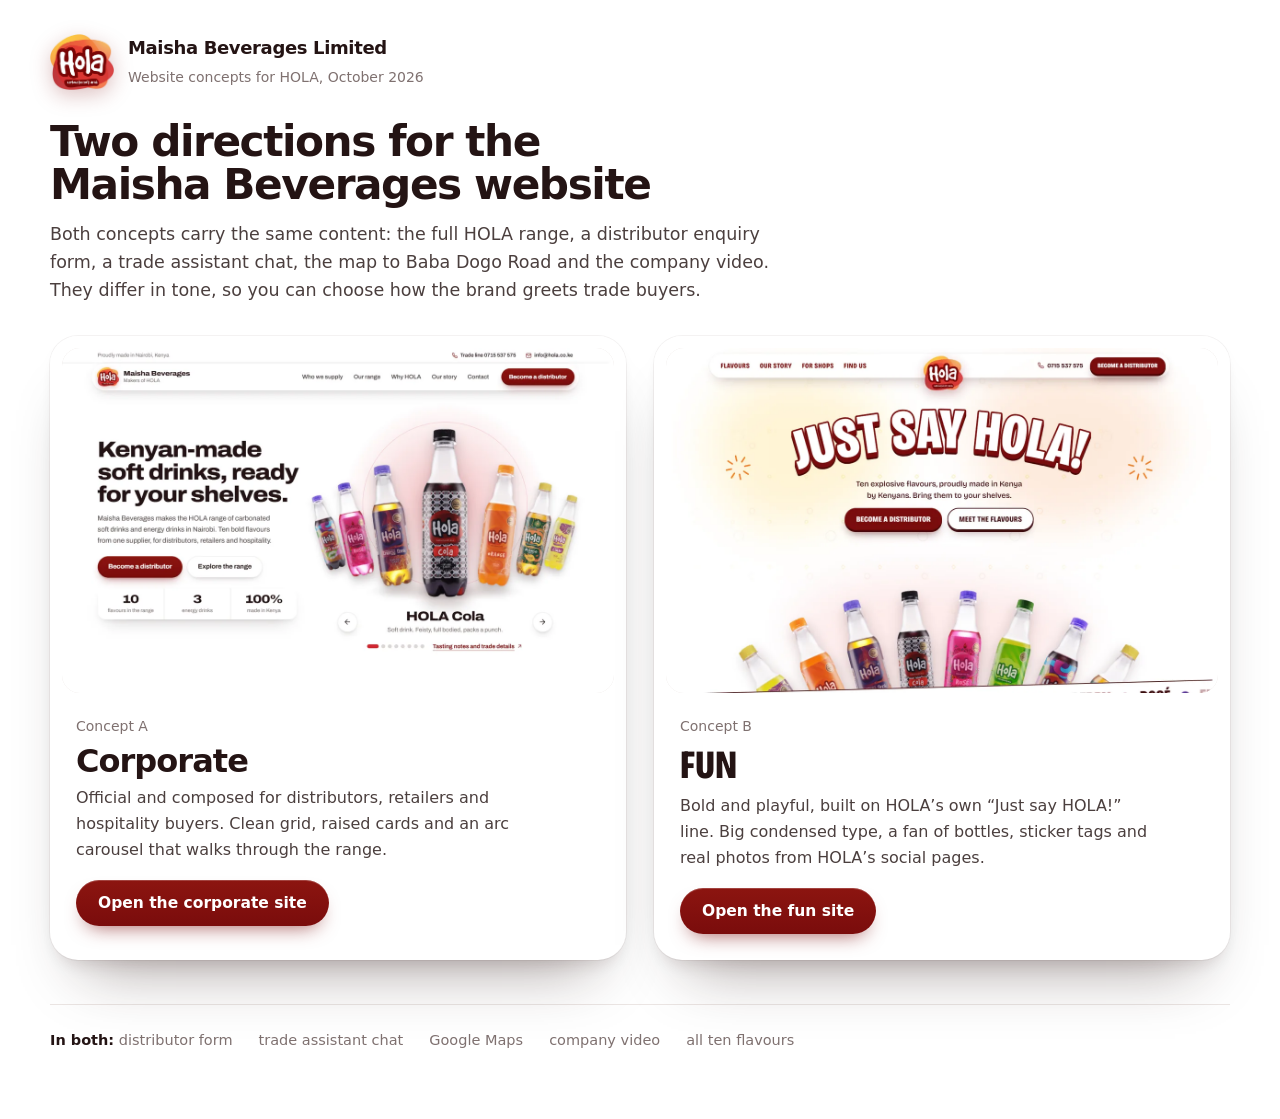
==== index.html @ 1a1dbd29 "Add Maisha Beverages website concepts (corporate and fun) Two static concept sites for Maisha Bevera" ====
<!doctype html>
<html lang="en">
<head>
<meta charset="utf-8">
<meta name="viewport" content="width=device-width, initial-scale=1">
<title>Maisha Beverages | Website concepts</title>
<meta name="description" content="Two website concepts for Maisha Beverages Limited, makers of HOLA soft drinks: a corporate direction and a fun direction.">
<link rel="icon" href="shared/img/favicon.png">
<link rel="preload" href="shared/fonts/archivo.woff2" as="font" type="font/woff2" crossorigin>
<style>
  @font-face { font-family: 'Archivo'; src: url('shared/fonts/archivo.woff2') format('woff2'); font-weight: 100 900; font-stretch: 62% 125%; font-display: swap; }
  @font-face { font-family: 'Bricolage Grotesque'; src: url('shared/fonts/bricolage.woff2') format('woff2'); font-weight: 200 800; font-stretch: 75% 100%; font-display: swap; }
  :root { --ink: #241414; --text: #4B3F3E; --muted: #7F7170; --line: #ECE6E4; --accent: #7A0C0C; --orange: #F07A1E; --ease: cubic-bezier(.2, .8, .2, 1); }
  * { box-sizing: border-box; }
  body { margin: 0; min-height: 100vh; background: #fff; color: var(--text); font: 400 17px/1.6 'Archivo', system-ui, sans-serif; -webkit-font-smoothing: antialiased; }
  img { display: block; max-width: 100%; height: auto; }
  .wrap { width: min(1180px, 100% - 64px); margin: 0 auto; padding: 34px 0 52px; }
  header { display: flex; align-items: center; gap: 14px; }
  header img { width: 64px; filter: drop-shadow(0 6px 10px rgba(122, 12, 12, .25)); }
  header strong { display: block; font-size: 18px; font-stretch: 112%; font-weight: 800; color: var(--ink); letter-spacing: -.02em; }
  header span { font-size: 14px; color: var(--muted); }
  h1 { margin: 30px 0 0; max-width: 26ch; font-size: clamp(32px, 3.3vw, 46px); line-height: 1.02; font-weight: 820; font-stretch: 112%; letter-spacing: -.034em; color: var(--ink); text-wrap: balance; }
  .intro { margin: 14px 0 0; max-width: 68ch; font-size: 17.5px; }
  .grid { display: grid; grid-template-columns: 1fr 1fr; gap: 28px; margin-top: 32px; }
  .card {
    position: relative; display: flex; flex-direction: column; border-radius: 28px; background: #fff; color: inherit; text-decoration: none; overflow: hidden;
    box-shadow: 0 1px 0 #fff inset, 0 0 0 1px rgba(40, 18, 16, .05), 0 10px 20px -10px rgba(40, 18, 16, .18), 0 40px 60px -34px rgba(40, 18, 16, .42);
    transform: perspective(1200px) rotateX(var(--rx, 0deg)) rotateY(var(--ry, 0deg)) translateY(var(--lift, 0px));
    transition: transform .45s var(--ease), box-shadow .45s var(--ease);
  }
  .card:hover, .card:focus-visible { --lift: -8px; box-shadow: 0 1px 0 #fff inset, 0 0 0 1px rgba(40, 18, 16, .05), 0 18px 30px -12px rgba(40, 18, 16, .22), 0 56px 80px -36px rgba(40, 18, 16, .5); }
  .card:focus-visible { outline: 3px solid var(--orange); outline-offset: 4px; }
  .shot { margin: 12px 12px 0; border-radius: 18px; overflow: hidden; aspect-ratio: 16 / 10; background: #f5f2f1; box-shadow: inset 0 0 0 1px var(--line); }
  .shot img { width: 100%; height: 100%; object-fit: cover; object-position: top; transition: transform .8s var(--ease); }
  .card:hover .shot img { transform: scale(1.03); }
  .body { display: grid; gap: 8px; padding: 22px 26px 26px; }
  .label { font-size: 14px; color: var(--muted); }
  .title { font-size: 32px; line-height: 1; font-weight: 820; font-stretch: 114%; letter-spacing: -.03em; color: var(--ink); }
  .card--b .title { font-family: 'Bricolage Grotesque', sans-serif; font-stretch: 75%; font-weight: 800; text-transform: uppercase; font-size: 40px; letter-spacing: 0; }
  .desc { font-size: 16px; max-width: 46ch; }
  .go { display: inline-flex; align-items: center; gap: 10px; margin-top: 10px; width: max-content; height: 46px; padding: 0 22px; border-radius: 999px; color: #fff; font-weight: 650; font-size: 15.5px; background: linear-gradient(180deg, #8C1510, var(--accent)); box-shadow: inset 0 1px 0 rgba(255, 255, 255, .2), 0 10px 20px -10px rgba(122, 12, 12, .7); }
  .shared { margin-top: 44px; padding-top: 24px; border-top: 1px solid var(--line); display: flex; flex-wrap: wrap; gap: 10px 26px; font-size: 14.5px; color: var(--muted); }
  .shared strong { color: var(--ink); font-weight: 650; }
  @media (max-width: 860px) { .grid { grid-template-columns: 1fr; } }
  @media (prefers-reduced-motion: reduce) { .card, .shot img { transition: none; } }
</style>
</head>
<body>
  <div class="wrap">
    <header>
      <img src="shared/img/logo/hola-logo-flat.webp" alt="HOLA" width="534" height="465">
      <div><strong>Maisha Beverages Limited</strong><span>Website concepts for HOLA, October 2026</span></div>
    </header>
    <h1>Two directions for the Maisha Beverages website</h1>
    <p class="intro">Both concepts carry the same content: the full HOLA range, a distributor enquiry form, a trade assistant chat, the map to Baba Dogo Road and the company video. They differ in tone, so you can choose how the brand greets trade buyers.</p>
    <div class="grid">
      <a class="card" href="site-a-corporate/">
        <span class="shot"><img src="shared/img/chooser-a.webp" alt="Preview of the corporate concept: headline Kenyan-made soft drinks, ready for your shelves, beside an arc of HOLA bottles" width="1200" height="750"></span>
        <span class="body">
          <span class="label">Concept A</span>
          <span class="title">Corporate</span>
          <span class="desc">Official and composed for distributors, retailers and hospitality buyers. Clean grid, raised cards and an arc carousel that walks through the range.</span>
          <span class="go">Open the corporate site</span>
        </span>
      </a>
      <a class="card card--b" href="site-b-fun/">
        <span class="shot"><img src="shared/img/chooser-b.webp" alt="Preview of the fun concept: an arched JUST SAY HOLA! headline above a fan of HOLA bottles" width="1200" height="750"></span>
        <span class="body">
          <span class="label">Concept B</span>
          <span class="title">Fun</span>
          <span class="desc">Bold and playful, built on HOLA&rsquo;s own &ldquo;Just say HOLA!&rdquo; line. Big condensed type, a fan of bottles, sticker tags and real photos from HOLA&rsquo;s social pages.</span>
          <span class="go">Open the fun site</span>
        </span>
      </a>
    </div>
    <p class="shared"><span><strong>In both:</strong> distributor form</span><span>trade assistant chat</span><span>Google Maps</span><span>company video</span><span>all ten flavours</span></p>
  </div>
<script>
  (function () {
    if (matchMedia('(prefers-reduced-motion: reduce)').matches || matchMedia('(hover: none)').matches) return;
    document.querySelectorAll('.card').forEach(function (el) {
      el.addEventListener('pointermove', function (e) {
        var r = el.getBoundingClientRect();
        el.style.setProperty('--rx', ((0.5 - (e.clientY - r.top) / r.height) * 5).toFixed(2) + 'deg');
        el.style.setProperty('--ry', (((e.clientX - r.left) / r.width - 0.5) * 5).toFixed(2) + 'deg');
      });
      el.addEventListener('pointerleave', function () { el.style.setProperty('--rx', '0deg'); el.style.setProperty('--ry', '0deg'); });
    });
  })();
</script>
</body>
</html>
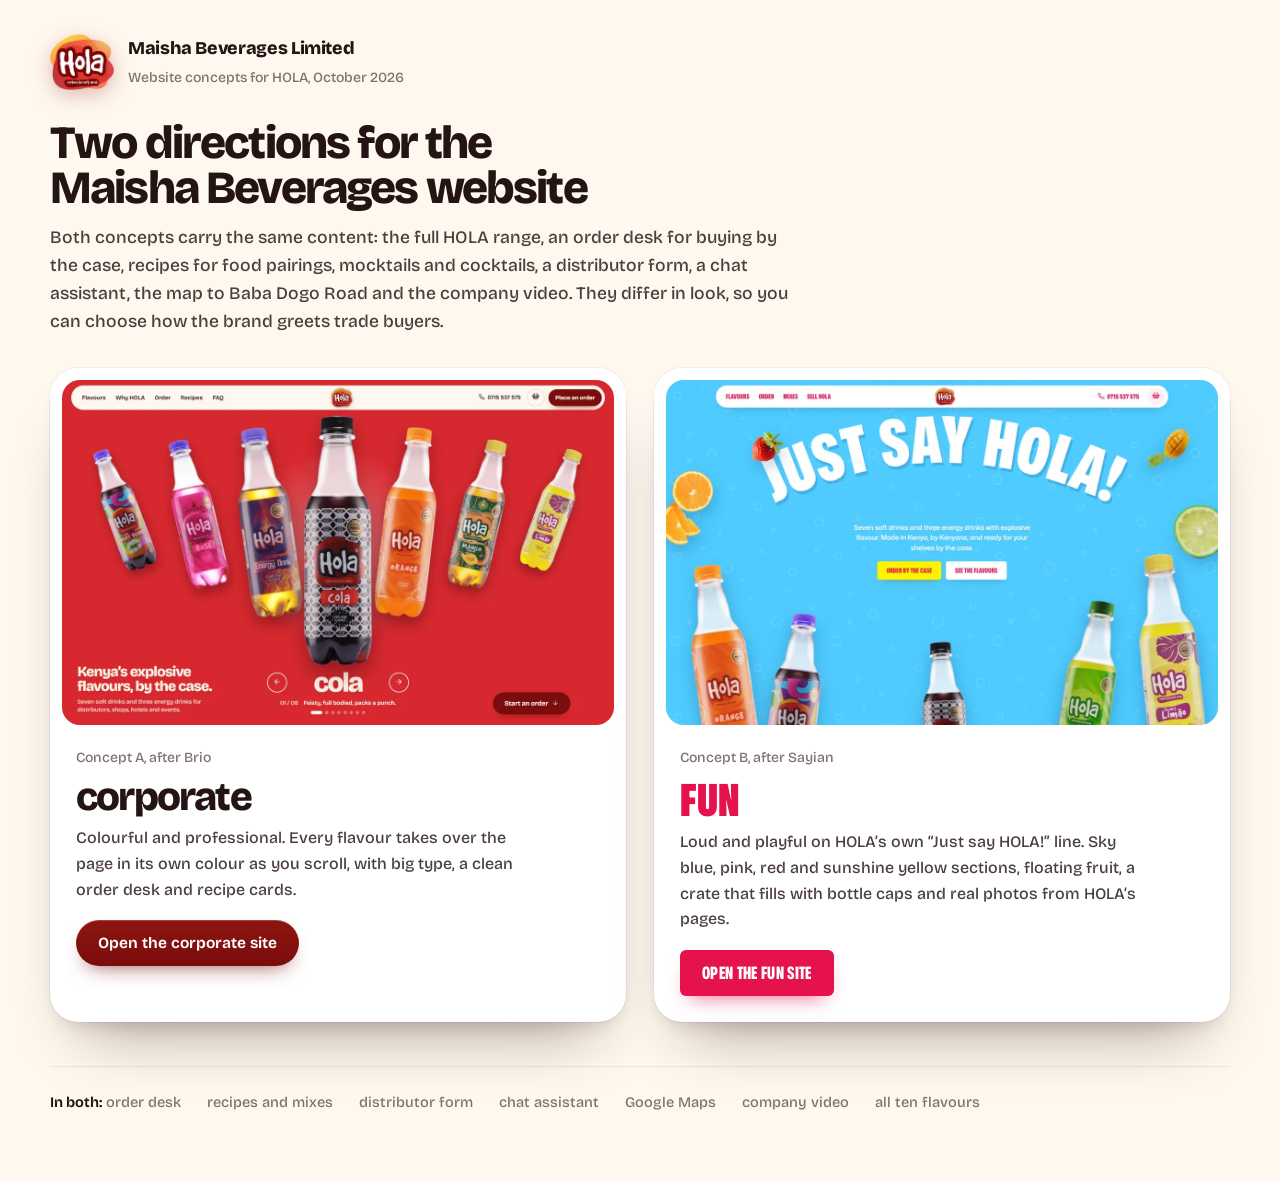
==== commit 2c79a62f: "Redesign both concepts after Brio and Sayian, add order desk and recipes Concept A now follows Brio:" ====
--- a/index.html
+++ b/index.html
@@ -6,20 +6,20 @@
 <title>Maisha Beverages | Website concepts</title>
 <meta name="description" content="Two website concepts for Maisha Beverages Limited, makers of HOLA soft drinks: a corporate direction and a fun direction.">
 <link rel="icon" href="shared/img/favicon.png">
-<link rel="preload" href="shared/fonts/archivo.woff2" as="font" type="font/woff2" crossorigin>
+<link rel="preload" href="shared/fonts/bricolage.woff2" as="font" type="font/woff2" crossorigin>
 <style>
-  @font-face { font-family: 'Archivo'; src: url('shared/fonts/archivo.woff2') format('woff2'); font-weight: 100 900; font-stretch: 62% 125%; font-display: swap; }
   @font-face { font-family: 'Bricolage Grotesque'; src: url('shared/fonts/bricolage.woff2') format('woff2'); font-weight: 200 800; font-stretch: 75% 100%; font-display: swap; }
+  @font-face { font-family: 'Mona Sans'; src: url('shared/fonts/mona-sans.woff2') format('woff2'); font-weight: 200 900; font-stretch: 75% 125%; font-display: swap; }
   :root { --ink: #241414; --text: #4B3F3E; --muted: #7F7170; --line: #ECE6E4; --accent: #7A0C0C; --orange: #F07A1E; --ease: cubic-bezier(.2, .8, .2, 1); }
   * { box-sizing: border-box; }
-  body { margin: 0; min-height: 100vh; background: #fff; color: var(--text); font: 400 17px/1.6 'Archivo', system-ui, sans-serif; -webkit-font-smoothing: antialiased; }
+  body { margin: 0; min-height: 100vh; background: #FFF8EF; color: var(--text); font: 500 17px/1.6 'Bricolage Grotesque', system-ui, sans-serif; -webkit-font-smoothing: antialiased; }
   img { display: block; max-width: 100%; height: auto; }
   .wrap { width: min(1180px, 100% - 64px); margin: 0 auto; padding: 34px 0 52px; }
   header { display: flex; align-items: center; gap: 14px; }
   header img { width: 64px; filter: drop-shadow(0 6px 10px rgba(122, 12, 12, .25)); }
-  header strong { display: block; font-size: 18px; font-stretch: 112%; font-weight: 800; color: var(--ink); letter-spacing: -.02em; }
+  header strong { display: block; font-size: 18px; font-weight: 800; color: var(--ink); letter-spacing: -.02em; }
   header span { font-size: 14px; color: var(--muted); }
-  h1 { margin: 30px 0 0; max-width: 26ch; font-size: clamp(32px, 3.3vw, 46px); line-height: 1.02; font-weight: 820; font-stretch: 112%; letter-spacing: -.034em; color: var(--ink); text-wrap: balance; }
+  h1 { margin: 30px 0 0; max-width: 26ch; font-size: clamp(34px, 3.6vw, 52px); line-height: .98; font-weight: 800; letter-spacing: -.04em; color: var(--ink); text-wrap: balance; }
   .intro { margin: 14px 0 0; max-width: 68ch; font-size: 17.5px; }
   .grid { display: grid; grid-template-columns: 1fr 1fr; gap: 28px; margin-top: 32px; }
   .card {
@@ -35,8 +35,9 @@
   .card:hover .shot img { transform: scale(1.03); }
   .body { display: grid; gap: 8px; padding: 22px 26px 26px; }
   .label { font-size: 14px; color: var(--muted); }
-  .title { font-size: 32px; line-height: 1; font-weight: 820; font-stretch: 114%; letter-spacing: -.03em; color: var(--ink); }
-  .card--b .title { font-family: 'Bricolage Grotesque', sans-serif; font-stretch: 75%; font-weight: 800; text-transform: uppercase; font-size: 40px; letter-spacing: 0; }
+  .title { font-size: 40px; line-height: 1; font-weight: 800; letter-spacing: -.045em; color: var(--ink); text-transform: lowercase; }
+  .card--b .title { font-family: 'Mona Sans', sans-serif; font-stretch: 75%; font-weight: 900; text-transform: uppercase; font-size: 44px; letter-spacing: 0; color: #E5124B; }
+  .card--b .go { background: #E5124B; box-shadow: 0 10px 20px -10px rgba(229, 18, 75, .7); border-radius: 6px; font-family: 'Mona Sans', sans-serif; font-stretch: 75%; font-weight: 800; text-transform: uppercase; font-size: 17px; letter-spacing: .02em; }
   .desc { font-size: 16px; max-width: 46ch; }
   .go { display: inline-flex; align-items: center; gap: 10px; margin-top: 10px; width: max-content; height: 46px; padding: 0 22px; border-radius: 999px; color: #fff; font-weight: 650; font-size: 15.5px; background: linear-gradient(180deg, #8C1510, var(--accent)); box-shadow: inset 0 1px 0 rgba(255, 255, 255, .2), 0 10px 20px -10px rgba(122, 12, 12, .7); }
   .shared { margin-top: 44px; padding-top: 24px; border-top: 1px solid var(--line); display: flex; flex-wrap: wrap; gap: 10px 26px; font-size: 14.5px; color: var(--muted); }
@@ -52,28 +53,28 @@
       <div><strong>Maisha Beverages Limited</strong><span>Website concepts for HOLA, October 2026</span></div>
     </header>
     <h1>Two directions for the Maisha Beverages website</h1>
-    <p class="intro">Both concepts carry the same content: the full HOLA range, a distributor enquiry form, a trade assistant chat, the map to Baba Dogo Road and the company video. They differ in tone, so you can choose how the brand greets trade buyers.</p>
+    <p class="intro">Both concepts carry the same content: the full HOLA range, an order desk for buying by the case, recipes for food pairings, mocktails and cocktails, a distributor form, a chat assistant, the map to Baba Dogo Road and the company video. They differ in look, so you can choose how the brand greets trade buyers.</p>
     <div class="grid">
       <a class="card" href="site-a-corporate/">
-        <span class="shot"><img src="shared/img/chooser-a.webp" alt="Preview of the corporate concept: headline Kenyan-made soft drinks, ready for your shelves, beside an arc of HOLA bottles" width="1200" height="750"></span>
+        <span class="shot"><img src="shared/img/chooser-a.webp" alt="Preview of the corporate concept: an arc of HOLA bottles on Cola red, with the flavour name below" width="1200" height="750"></span>
         <span class="body">
-          <span class="label">Concept A</span>
+          <span class="label">Concept A, after Brio</span>
           <span class="title">Corporate</span>
-          <span class="desc">Official and composed for distributors, retailers and hospitality buyers. Clean grid, raised cards and an arc carousel that walks through the range.</span>
+          <span class="desc">Colourful and professional. Every flavour takes over the page in its own colour as you scroll, with big type, a clean order desk and recipe cards.</span>
           <span class="go">Open the corporate site</span>
         </span>
       </a>
       <a class="card card--b" href="site-b-fun/">
-        <span class="shot"><img src="shared/img/chooser-b.webp" alt="Preview of the fun concept: an arched JUST SAY HOLA! headline above a fan of HOLA bottles" width="1200" height="750"></span>
+        <span class="shot"><img src="shared/img/chooser-b.webp" alt="Preview of the fun concept: an arched JUST SAY HOLA! headline on sky blue, with fruit and bottles floating around it" width="1200" height="750"></span>
         <span class="body">
-          <span class="label">Concept B</span>
+          <span class="label">Concept B, after Sayian</span>
           <span class="title">Fun</span>
-          <span class="desc">Bold and playful, built on HOLA&rsquo;s own &ldquo;Just say HOLA!&rdquo; line. Big condensed type, a fan of bottles, sticker tags and real photos from HOLA&rsquo;s social pages.</span>
+          <span class="desc">Loud and playful on HOLA&rsquo;s own &ldquo;Just say HOLA!&rdquo; line. Sky blue, pink, red and sunshine yellow sections, floating fruit, a crate that fills with bottle caps and real photos from HOLA&rsquo;s pages.</span>
           <span class="go">Open the fun site</span>
         </span>
       </a>
     </div>
-    <p class="shared"><span><strong>In both:</strong> distributor form</span><span>trade assistant chat</span><span>Google Maps</span><span>company video</span><span>all ten flavours</span></p>
+    <p class="shared"><span><strong>In both:</strong> order desk</span><span>recipes and mixes</span><span>distributor form</span><span>chat assistant</span><span>Google Maps</span><span>company video</span><span>all ten flavours</span></p>
   </div>
 <script>
   (function () {
